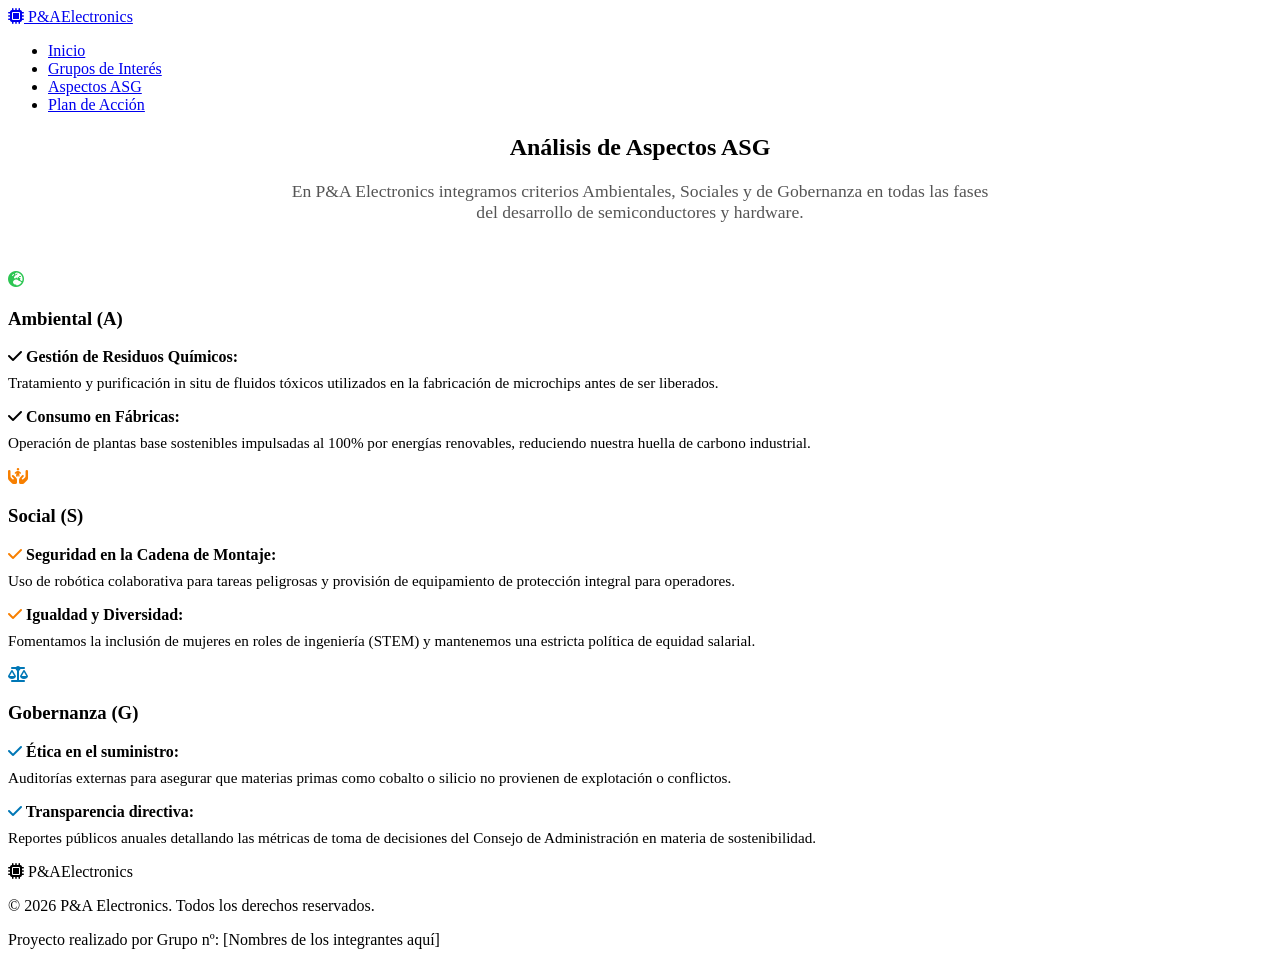
==== asg.html @ 11a4a104 "feat: añadir página sobre criterios ASG (asg.html)" ====
<!DOCTYPE html>
<html lang="es">
<head>
    <meta charset="UTF-8">
    <meta name="viewport" content="width=device-width, initial-scale=1.0">
    <meta name="author" content="Grupo nº">
    <meta name="description" content="Plan de Sostenibilidad de P&A Electronics">
    <title>ActFinalUd03_SASP - Aspectos ASG</title>
    <link rel="stylesheet" href="css/style.css">
    <link rel="stylesheet" href="https://cdnjs.cloudflare.com/ajax/libs/font-awesome/6.4.0/css/all.min.css">
</head>
<body>
    <header>
        <div class="nav-container">
            <a href="index.html" class="logo">
                <i class="fa-solid fa-microchip"></i> P&A<span>Electronics</span>
            </a>
            <nav>
                <ul>
                    <li><a href="index.html">Inicio</a></li>
                    <li><a href="grupos.html">Grupos de Interés</a></li>
                    <li><a href="asg.html" class="active">Aspectos ASG</a></li>
                    <li><a href="plan.html">Plan de Acción</a></li>
                </ul>
            </nav>
        </div>
    </header>

    <main>
        <div class="container">
            <section class="page-header" style="text-align: center; margin-bottom: 3rem;">
                <h1 class="section-title">Análisis de Aspectos ASG</h1>
                <p style="font-size: 1.1rem; color: #555; max-width: 700px; margin: 0 auto;">En P&A Electronics integramos criterios Ambientales, Sociales y de Gobernanza en todas las fases del desarrollo de semiconductores y hardware.</p>
            </section>

            <div class="grid">
                <!-- A: Ambiental -->
                <div class="card" style="border-top-color: #2dc653;">
                    <div class="card-icon" style="color: #2dc653;">
                        <i class="fa-solid fa-earth-europe"></i>
                    </div>
                    <h3>Ambiental (A)</h3>
                    <ul style="list-style: none; padding: 0;">
                        <li style="margin-bottom: 1rem;">
                            <strong><i class="fa-solid fa-check" style="color: var(--accent-color);"></i> Gestión de Residuos Químicos:</strong>
                            <p style="font-size: 0.95rem; margin-top: 0.5rem;">Tratamiento y purificación in situ de fluidos tóxicos utilizados en la fabricación de microchips antes de ser liberados.</p>
                        </li>
                        <li>
                            <strong><i class="fa-solid fa-check" style="color: var(--accent-color);"></i> Consumo en Fábricas:</strong>
                            <p style="font-size: 0.95rem; margin-top: 0.5rem;">Operación de plantas base sostenibles impulsadas al 100% por energías renovables, reduciendo nuestra huella de carbono industrial.</p>
                        </li>
                    </ul>
                </div>

                <!-- S: Social -->
                <div class="card" style="border-top-color: #f77f00;">
                    <div class="card-icon" style="color: #f77f00;">
                        <i class="fa-solid fa-hands-holding-child"></i>
                    </div>
                    <h3>Social (S)</h3>
                    <ul style="list-style: none; padding: 0;">
                        <li style="margin-bottom: 1rem;">
                            <strong><i class="fa-solid fa-check" style="color: #f77f00;"></i> Seguridad en la Cadena de Montaje:</strong>
                            <p style="font-size: 0.95rem; margin-top: 0.5rem;">Uso de robótica colaborativa para tareas peligrosas y provisión de equipamiento de protección integral para operadores.</p>
                        </li>
                        <li>
                            <strong><i class="fa-solid fa-check" style="color: #f77f00;"></i> Igualdad y Diversidad:</strong>
                            <p style="font-size: 0.95rem; margin-top: 0.5rem;">Fomentamos la inclusión de mujeres en roles de ingeniería (STEM) y mantenemos una estricta política de equidad salarial.</p>
                        </li>
                    </ul>
                </div>

                <!-- G: Gobernanza -->
                <div class="card" style="border-top-color: #0077b6;">
                    <div class="card-icon" style="color: #0077b6;">
                        <i class="fa-solid fa-scale-balanced"></i>
                    </div>
                    <h3>Gobernanza (G)</h3>
                    <ul style="list-style: none; padding: 0;">
                        <li style="margin-bottom: 1rem;">
                            <strong><i class="fa-solid fa-check" style="color: #0077b6;"></i> Ética en el suministro:</strong>
                            <p style="font-size: 0.95rem; margin-top: 0.5rem;">Auditorías externas para asegurar que materias primas como cobalto o silicio no provienen de explotación o conflictos.</p>
                        </li>
                        <li>
                            <strong><i class="fa-solid fa-check" style="color: #0077b6;"></i> Transparencia directiva:</strong>
                            <p style="font-size: 0.95rem; margin-top: 0.5rem;">Reportes públicos anuales detallando las métricas de toma de decisiones del Consejo de Administración en materia de sostenibilidad.</p>
                        </li>
                    </ul>
                </div>
            </div>
        </div>
    </main>

    <footer>
        <div class="footer-content">
            <div class="logo" style="justify-content: center;">
                <i class="fa-solid fa-microchip"></i> P&A<span>Electronics</span>
            </div>
            <p>&copy; 2026 P&A Electronics. Todos los derechos reservados.</p>
            <p class="team-members">Proyecto realizado por Grupo nº: [Nombres de los integrantes aquí]</p>
        </div>
    </footer>
</body>
</html>
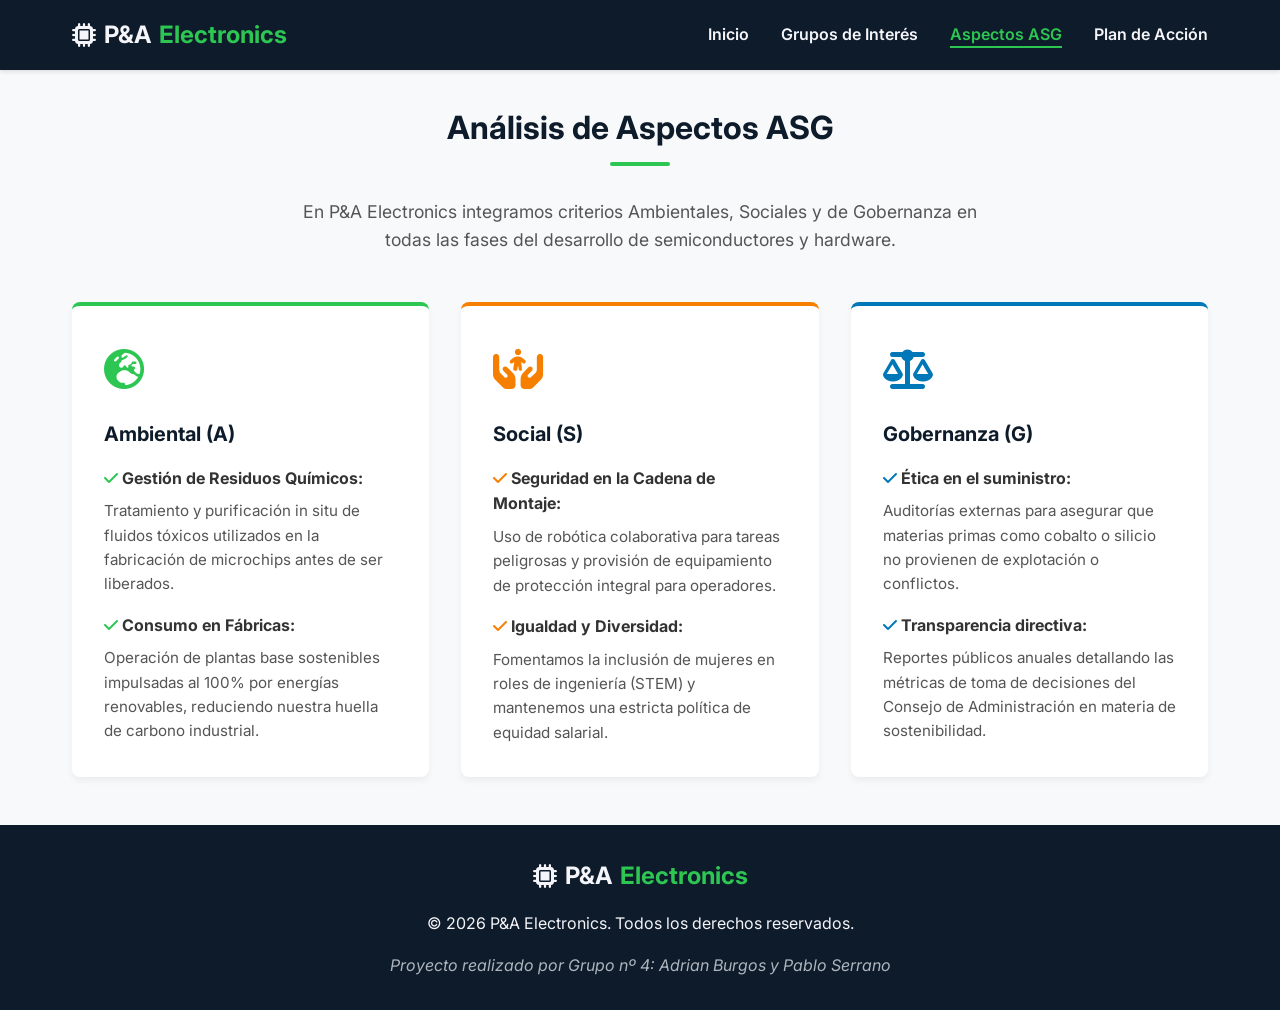
==== commit a1f9952d: "chore: actualizar metadatos autoria y pie de página integrado (Grupo 4)" ====
--- a/asg.html
+++ b/asg.html
@@ -3,7 +3,7 @@
 <head>
     <meta charset="UTF-8">
     <meta name="viewport" content="width=device-width, initial-scale=1.0">
-    <meta name="author" content="Grupo nº">
+    <meta name="author" content="Grupo nº 4">
     <meta name="description" content="Plan de Sostenibilidad de P&A Electronics">
     <title>ActFinalUd03_SASP - Aspectos ASG</title>
     <link rel="stylesheet" href="css/style.css">
@@ -97,7 +97,7 @@
                 <i class="fa-solid fa-microchip"></i> P&A<span>Electronics</span>
             </div>
             <p>&copy; 2026 P&A Electronics. Todos los derechos reservados.</p>
-            <p class="team-members">Proyecto realizado por Grupo nº: [Nombres de los integrantes aquí]</p>
+            <p class="team-members">Proyecto realizado por Grupo nº 4: Adrian Burgos y Pablo Serrano</p>
         </div>
     </footer>
 </body>
--- a/css/style.css
+++ b/css/style.css
@@ -0,0 +1,353 @@
+@import url('https://fonts.googleapis.com/css2?family=Inter:wght@300;400;600;700&display=swap');
+
+:root {
+  /* Tech & Sustainability Palette */
+  --primary-color: #0d1b2a; /* Deep tech blue */
+  --secondary-color: #1b263b; /* Lighter tech blue */
+  --accent-color: #2dc653; /* Vibrant eco green */
+  --accent-hover: #208b3a; 
+  --text-dark: #333333;
+  --text-light: #f4f4f9;
+  --bg-color: #f8f9fa;
+  --card-bg: #ffffff;
+  --border-color: #e0e0e0;
+  
+  --transition-speed: 0.3s;
+  --border-radius: 8px;
+  --box-shadow: 0 4px 6px rgba(0, 0, 0, 0.05);
+  --box-shadow-hover: 0 10px 15px rgba(0, 0, 0, 0.1);
+}
+
+* {
+  margin: 0;
+  padding: 0;
+  box-sizing: border-box;
+}
+
+body {
+  font-family: 'Inter', sans-serif;
+  background-color: var(--bg-color);
+  color: var(--text-dark);
+  line-height: 1.6;
+  display: flex;
+  flex-direction: column;
+  min-height: 100vh;
+}
+
+/* Header & Navigation */
+header {
+  background-color: var(--primary-color);
+  color: var(--text-light);
+  padding: 1rem 0;
+  position: sticky;
+  top: 0;
+  z-index: 1000;
+  box-shadow: 0 2px 4px rgba(0,0,0,0.1);
+}
+
+.nav-container {
+  max-width: 1200px;
+  margin: 0 auto;
+  display: flex;
+  justify-content: space-between;
+  align-items: center;
+  padding: 0 2rem;
+}
+
+.logo {
+  font-size: 1.5rem;
+  font-weight: 700;
+  display: flex;
+  align-items: center;
+  gap: 0.5rem;
+  text-decoration: none;
+  color: var(--text-light);
+}
+
+.logo span {
+  color: var(--accent-color);
+}
+
+nav ul {
+  list-style: none;
+  display: flex;
+  gap: 2rem;
+}
+
+nav a {
+  color: var(--text-light);
+  text-decoration: none;
+  font-weight: 600;
+  font-size: 1rem;
+  transition: color var(--transition-speed) ease;
+  padding-bottom: 0.25rem;
+  position: relative;
+}
+
+nav a::after {
+  content: '';
+  position: absolute;
+  width: 0;
+  height: 2px;
+  bottom: 0;
+  left: 0;
+  background-color: var(--accent-color);
+  transition: width var(--transition-speed) ease;
+}
+
+nav a:hover {
+  color: var(--accent-color);
+}
+
+nav a:hover::after,
+nav a.active::after {
+  width: 100%;
+}
+
+nav a.active {
+  color: var(--accent-color);
+}
+
+/* Main Content area */
+main {
+  flex: 1;
+}
+
+.container {
+  max-width: 1200px;
+  margin: 2rem auto;
+  padding: 0 2rem;
+}
+
+/* Hero Section */
+.hero {
+  background: linear-gradient(135deg, var(--primary-color), var(--secondary-color));
+  color: var(--text-light);
+  text-align: center;
+  padding: 6rem 2rem;
+  border-radius: var(--border-radius);
+  margin-bottom: 3rem;
+  box-shadow: var(--box-shadow);
+  position: relative;
+  overflow: hidden;
+}
+
+.hero::before {
+  content: '';
+  position: absolute;
+  top: -50%;
+  left: -50%;
+  width: 200%;
+  height: 200%;
+  background: radial-gradient(circle, rgba(45,198,83,0.1) 0%, rgba(0,0,0,0) 70%);
+  z-index: 1;
+}
+
+.hero-content {
+  position: relative;
+  z-index: 2;
+}
+
+.hero h1 {
+  font-size: 3rem;
+  margin-bottom: 1rem;
+  letter-spacing: -0.5px;
+}
+
+.hero h1 span {
+  color: var(--accent-color);
+}
+
+.hero p {
+  font-size: 1.25rem;
+  max-width: 600px;
+  margin: 0 auto 2rem auto;
+  opacity: 0.9;
+}
+
+/* Sections and Cards */
+.section-title {
+  text-align: center;
+  font-size: 2rem;
+  margin-bottom: 2rem;
+  color: var(--primary-color);
+  position: relative;
+}
+
+.section-title::after {
+  content: '';
+  display: block;
+  width: 60px;
+  height: 4px;
+  background-color: var(--accent-color);
+  margin: 0.5rem auto 0;
+  border-radius: 2px;
+}
+
+.grid {
+  display: grid;
+  grid-template-columns: repeat(auto-fit, minmax(280px, 1fr));
+  gap: 2rem;
+  margin-bottom: 3rem;
+}
+
+.card {
+  background-color: var(--card-bg);
+  border-radius: var(--border-radius);
+  padding: 2rem;
+  box-shadow: var(--box-shadow);
+  transition: transform var(--transition-speed) ease, box-shadow var(--transition-speed) ease;
+  border-top: 4px solid transparent;
+}
+
+.card:hover {
+  transform: translateY(-5px);
+  box-shadow: var(--box-shadow-hover);
+  border-top-color: var(--accent-color);
+}
+
+.card-icon {
+  font-size: 2.5rem;
+  color: var(--accent-color);
+  margin-bottom: 1rem;
+}
+
+.card h3 {
+  font-size: 1.25rem;
+  margin-bottom: 1rem;
+  color: var(--primary-color);
+}
+
+.card p {
+  color: #555;
+}
+
+/* Specific Styles */
+.highlight {
+  color: var(--accent-color);
+  font-weight: 600;
+}
+
+.ods-container {
+  display: flex;
+  gap: 1rem;
+  justify-content: center;
+  margin-top: 1.5rem;
+}
+
+.ods-badge {
+  background-color: var(--secondary-color);
+  color: var(--text-light);
+  padding: 0.5rem 1rem;
+  border-radius: 20px;
+  font-size: 0.9rem;
+  font-weight: 600;
+  display: inline-flex;
+  align-items: center;
+  gap: 0.5rem;
+  border: 1px solid var(--accent-color);
+}
+
+/* Tables for Indicators */
+table {
+  width: 100%;
+  border-collapse: collapse;
+  margin: 2rem 0;
+  background-color: var(--card-bg);
+  box-shadow: var(--box-shadow);
+  border-radius: var(--border-radius);
+  overflow: hidden;
+}
+
+th, td {
+  padding: 1.25rem;
+  text-align: left;
+}
+
+th {
+  background-color: var(--primary-color);
+  color: var(--text-light);
+  font-weight: 600;
+}
+
+tr:nth-child(even) {
+  background-color: #f1f3f5;
+}
+
+tr:hover {
+  background-color: #e9ecef;
+}
+
+/* Footer */
+footer {
+  background-color: var(--primary-color);
+  color: var(--text-light);
+  text-align: center;
+  padding: 2rem 1rem;
+  margin-top: auto;
+}
+
+.footer-content {
+  display: flex;
+  flex-direction: column;
+  align-items: center;
+  gap: 1rem;
+}
+
+.team-members {
+  font-style: italic;
+  color: #adb5bd;
+}
+
+/* Responsive */
+@media (max-width: 768px) {
+  .nav-container {
+    flex-direction: column;
+    gap: 1rem;
+    padding: 0 1rem;
+  }
+  
+  nav ul {
+    flex-wrap: wrap;
+    justify-content: center;
+    gap: 1rem;
+    padding-bottom: 0.5rem;
+  }
+  
+  .hero {
+    padding: 3rem 1.5rem;
+  }
+
+  .hero h1 {
+    font-size: 2.2rem;
+  }
+  
+  .section-title {
+    font-size: 1.75rem;
+  }
+  
+  .card {
+    padding: 1.5rem;
+  }
+  
+  .table-wrapper {
+    overflow-x: auto;
+    display: block;
+    width: 100%;
+  }
+
+  th, td {
+    padding: 0.8rem;
+    font-size: 0.9rem;
+  }
+}
+
+@media (max-width: 480px) {
+  .hero h1 {
+    font-size: 1.8rem;
+  }
+  
+  .grid {
+    grid-template-columns: 1fr;
+  }
+}
